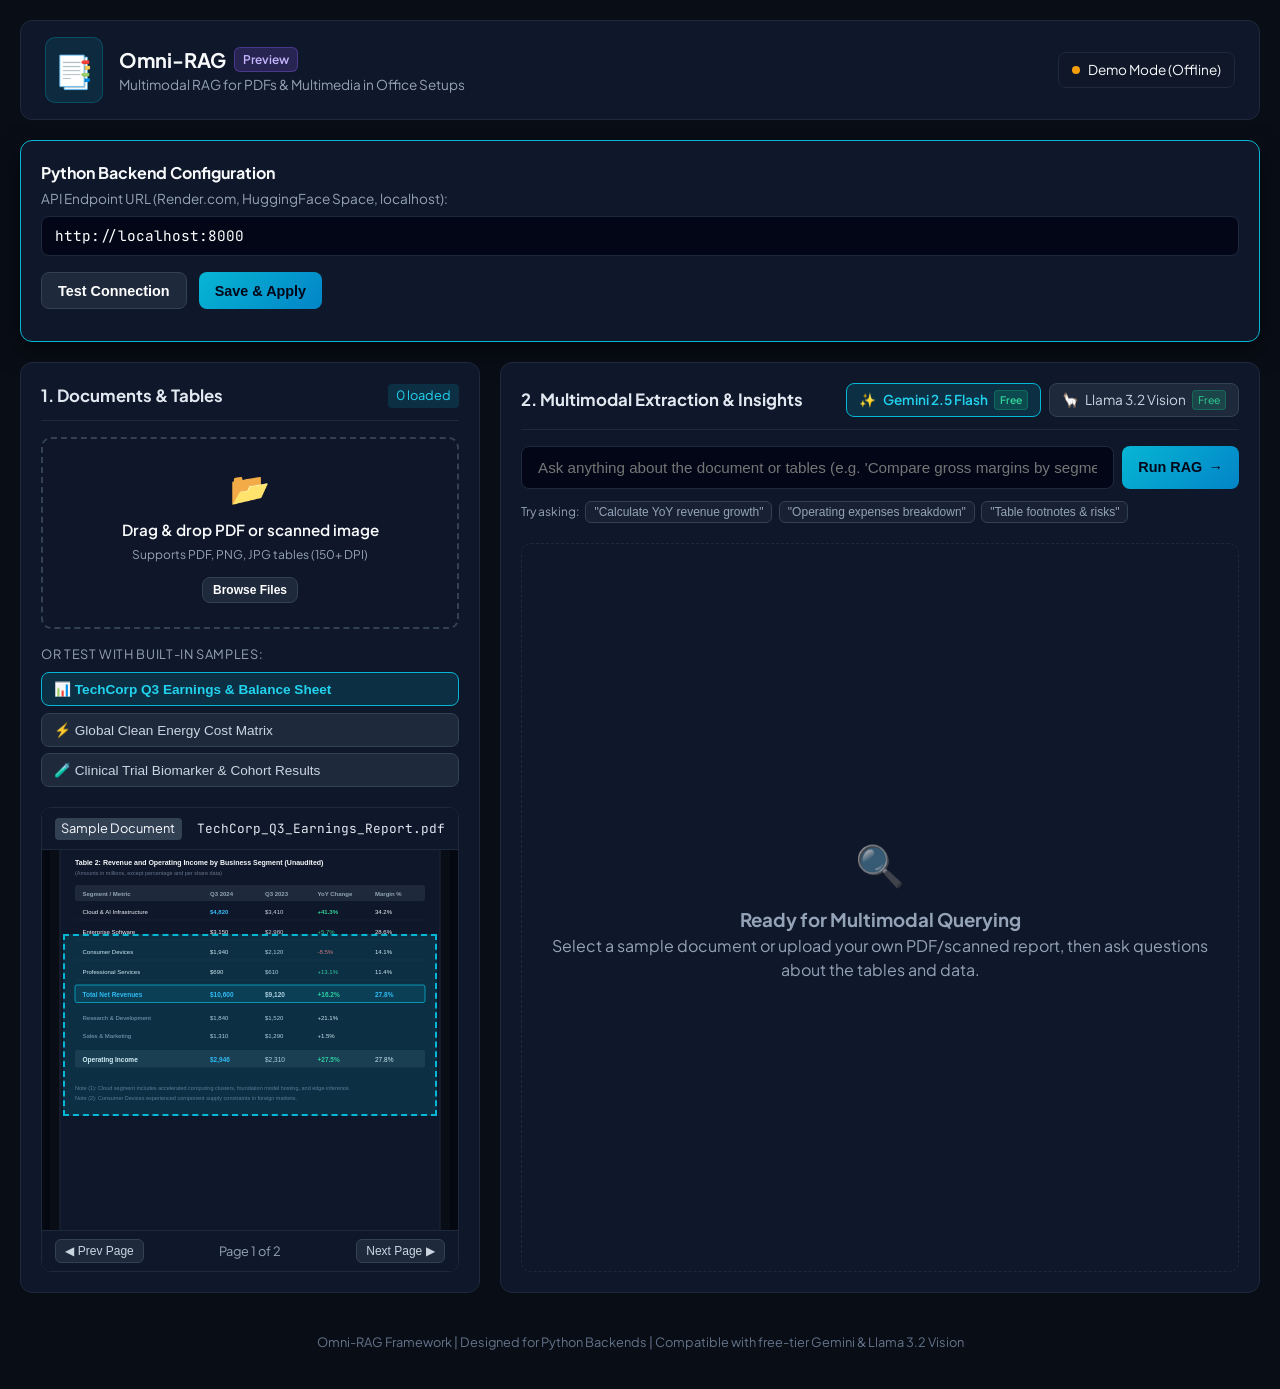
==== docs/index.html @ d1c01d3a "[fix] - minor bug fix" ====
<!DOCTYPE html>
<html lang="en">
<head>
  <meta charset="UTF-8">
  <meta name="viewport" content="width=device-width, initial-scale=1.0">
  <title>Omni-RAG | Multimodal RAG GitHub Pages</title>
  <meta name="description" content="Omni-RAG is a Multimodal RAG system made using Python, FastAPI, and Web Stack.">
  <link rel="preconnect" href="https://fonts.googleapis.com">
  <link rel="preconnect" href="https://fonts.gstatic.com" crossorigin>
  <link href="https://fonts.googleapis.com/css2?family=JetBrains+Mono:wght@400;500;600&family=Plus+Jakarta+Sans:wght@400;500;600;700;800&display=swap" rel="stylesheet">
  <link rel="stylesheet" href="./style.css">
</head>
<body>
  <div class="app-container">
    <!-- Top Navigation -->
    <header class="header">
      <div class="logo-area">
        <div class="logo-icon">📑</div>
        <div>
          <h1 class="logo-title">Omni-RAG <span class="badge">Preview</span></h1>
          <p class="logo-subtitle">Multimodal RAG for PDFs & Multimedia in Office Setups</p>
        </div>
      </div>

      <div class="header-actions">
        <div class="backend-status" id="backendStatus">
          <span class="status-dot"></span>
          <span id="backendStatusText">Backend Status ...</span>
        </div>
      </div>
    </header>

    <!-- Settings Modal/Panel -->
    <div class="settings-panel" id="settingsPanel">
      <div class="settings-card">
        <h3>Python Backend Configuration</h3>
        <div class="form-group">
          <label for="backendUrlInput">API Endpoint URL (Render.com, HuggingFace Space, localhost):</label>
          <input type="url" id="backendUrlInput" value="http://localhost:8000" placeholder="https://omni-rag-api.onrender.com">
        </div>
        <div class="settings-actions">
          <button class="btn btn-secondary" id="testConnectionBtn">Test Connection</button>
          <button class="btn btn-primary" id="saveSettingsBtn">Save & Apply</button>
        </div>
        <div id="testResult" class="test-result"></div>
      </div>
    </div>

    <!-- Main Workspace -->
    <main class="main-layout">
      <!-- Left Column: Document Upload & Sample Selector -->
      <section class="panel left-panel">
        <div class="panel-header">
          <h2>1. Documents & Tables</h2>
          <span class="counter" id="docCount">0 loaded</span>
        </div>

        <!-- Upload Area -->
        <div class="drop-zone" id="dropZone">
          <input type="file" id="fileInput" accept=".pdf,.png,.jpg,.jpeg,.webp" class="file-input">
          <div class="drop-content">
            <div class="upload-icon">📂</div>
            <p class="drop-title">Drag & drop PDF or scanned image</p>
            <p class="drop-sub">Supports PDF, PNG, JPG tables (150+ DPI)</p>
            <button class="btn btn-secondary btn-sm" type="button" onclick="document.getElementById('fileInput').click()">Browse Files</button>
          </div>
        </div>

        <!-- Sample Documents -->
        <div class="samples-section">
          <div class="samples-header">
            <span>Or test with built-in samples:</span>
          </div>
          <div class="sample-chips">
            <button class="sample-chip active" data-sample="financial">
              📊 TechCorp Q3 Earnings & Balance Sheet
            </button>
            <button class="sample-chip" data-sample="energy">
              ⚡ Global Clean Energy Cost Matrix
            </button>
            <button class="sample-chip" data-sample="clinical">
              🧪 Clinical Trial Biomarker & Cohort Results
            </button>
          </div>
        </div>

        <!-- Document Viewer & Table Preview -->
        <div class="doc-preview-card" id="docPreviewCard">
          <div class="doc-info-bar">
            <span class="doc-badge" id="docBadge">Active Document</span>
            <span class="doc-name" id="docName">TechCorp_Q3_Earnings.pdf</span>
          </div>
          <div class="preview-viewport">
            <img id="activeDocImg" src="" alt="Document page preview" class="preview-img">
            <div class="table-overlay-box" id="tableOverlayBox"></div>
          </div>
          <div class="page-nav">
            <button class="nav-btn" id="prevPageBtn">◀ Prev Page</button>
            <span id="pageIndicator" class="page-indicator">Page 1 of 2</span>
            <button class="nav-btn" id="nextPageBtn">Next Page ▶</button>
          </div>
        </div>
      </section>

      <!-- Right Column: Query & Multimodal Insight Viewer -->
      <section class="panel right-panel">
        <div class="panel-header">
          <h2>2. Multimodal Extraction & Insights</h2>
          
          <!-- Model Selector -->
          <div class="model-selector-bar">
            <label class="model-pill">
              <input type="radio" name="model" value="gemini" checked>
              <span class="pill-content">
                <span class="pill-icon">✨</span>
                <span>Gemini 2.5 Flash</span>
                <span class="tag-free">Free</span>
              </span>
            </label>
            <label class="model-pill">
              <input type="radio" name="model" value="llama">
              <span class="pill-content">
                <span class="pill-icon">🦙</span>
                <span>Llama 3.2 Vision</span>
                <span class="tag-free">Free</span>
              </span>
            </label>
          </div>
        </div>

        <!-- Query Input Bar -->
        <form class="query-form" id="queryForm">
          <div class="query-input-wrap">
            <input 
              type="text" 
              id="queryInput" 
              placeholder="Ask anything about the document or tables (e.g. 'Compare gross margins by segment')..."
              autocomplete="off"
            >
            <button type="submit" class="btn btn-primary" id="submitQueryBtn">
              <span>Run RAG</span>
              <span class="btn-arrow">→</span>
            </button>
          </div>
        </form>

        <!-- Quick Question Suggestions -->
        <div class="quick-questions" id="quickQuestions">
          <span class="quick-label">Try asking:</span>
          <button class="quick-btn" data-query="Extract the revenue table and calculate the YoY growth percentage for each division">"Calculate YoY revenue growth"</button>
          <button class="quick-btn" data-query="What were the total operating expenses and which department had the largest increase?">"Operating expenses breakdown"</button>
          <button class="quick-btn" data-query="Summarize all table footnotes and highlight any reported risks or exceptions">"Table footnotes & risks"</button>
        </div>

        <!-- Result / Insight Display -->
        <div class="results-container" id="resultsContainer">
          <div class="welcome-placeholder" id="welcomePlaceholder">
            <div class="placeholder-icon">🔍</div>
            <h3>Ready for Multimodal Querying</h3>
            <p>Select a sample document or upload your own PDF/scanned report, then ask questions about the tables and data.</p>
          </div>

          <!-- Loading state -->
          <div class="loading-state hidden" id="loadingState">
            <div class="spinner"></div>
            <p class="loading-text" id="loadingText">Retrieving visual page chunks and analyzing tables with Multimodal LLM...</p>
          </div>

          <!-- Result Card -->
          <div class="insight-card hidden" id="insightCard">
            <div class="insight-header">
              <div class="insight-meta">
                <span class="badge-success" id="resultModelBadge">✨ Gemini 2.5 Flash</span>
                <span class="latency-text" id="resultLatency">420ms</span>
                <span class="citation-chip" id="resultCitation">Page 1, Table 2</span>
              </div>
              <button class="copy-btn" id="copyResultBtn" title="Copy Answer">📋 Copy</button>
            </div>

            <!-- Answer text -->
            <div class="answer-body" id="answerBody"></div>

            <!-- Extracted Markdown/HTML Table Container -->
            <div class="table-container-wrap" id="tableContainerWrap">
              <div class="table-header-bar">
                <span>📊 Extracted Structured Table</span>
                <button class="btn btn-xs btn-secondary" id="exportCsvBtn">Export CSV</button>
              </div>
              <div class="table-scroll" id="extractedTableArea"></div>
            </div>

            <!-- RAG Inspection Trace -->
            <details class="rag-trace-details">
              <summary>🔬 View Multimodal RAG Trace (Retrieval & Grounding)</summary>
              <div class="trace-content" id="traceContent">
                <div class="trace-item">
                  <strong>Retrieved Pages:</strong> <span id="tracePages">Page 1 (score 3.6), Page 2 (score 1.2)</span>
                </div>
                <div class="trace-item">
                  <strong>Multimodal Prompt Input:</strong> <span id="tracePrompt">Rendered 150 DPI page JPEG + Table Markdown heuristics</span>
                </div>
                <div class="trace-item">
                  <strong>Visual Grounding:</strong> <span>Detected bounding box: [y: 180px, x: 40px, w: 720px, h: 420px]</span>
                </div>
              </div>
            </details>
          </div>
        </div>
      </section>
    </main>

    <!-- Footer -->
    <footer class="footer">
      <p>Omni-RAG Framework | Designed for Python Backends | Compatible with free-tier Gemini & Llama 3.2 Vision</p>
    </footer>
  </div>

  <script src="./app.js"></script>
</body>
</html>
---- docs/style.css ----
/* OmniRAG GitHub Pages Stylesheet */
:root {
  --bg-dark: #090d16;
  --bg-card: #0f172a;
  --bg-panel: #131d35;
  --border: #1e293b;
  --border-focus: #38bdf8;
  --text-main: #f8fafc;
  --text-muted: #94a3b8;
  --cyan: #06b6d4;
  --cyan-light: #22d3ee;
  --cyan-glow: rgba(6, 182, 212, 0.15);
  --purple: #8b5cf6;
  --emerald: #10b981;
}

* {
  box-sizing: border-box;
  margin: 0;
  padding: 0;
}

body {
  font-family: 'Plus Jakarta Sans', system-ui, -apple-system, sans-serif;
  background-color: var(--bg-dark);
  color: var(--text-main);
  line-height: 1.5;
  min-height: 100vh;
}

code, pre, .font-mono {
  font-family: 'JetBrains Mono', monospace;
}

.app-container {
  display: flex;
  flex-direction: column;
  min-height: 100vh;
  max-width: 1440px;
  margin: 0 auto;
  padding: 1.25rem;
}

/* Header */
.header {
  display: flex;
  justify-content: space-between;
  align-items: center;
  padding: 1rem 1.5rem;
  background: var(--bg-card);
  border: 1px solid var(--border);
  border-radius: 12px;
  margin-bottom: 1.25rem;
}

.logo-area {
  display: flex;
  align-items: center;
  gap: 1rem;
}

.logo-icon {
  font-size: 2rem;
  background: rgba(6, 182, 212, 0.12);
  padding: 0.5rem;
  border-radius: 10px;
  border: 1px solid rgba(6, 182, 212, 0.25);
}

.logo-title {
  font-size: 1.25rem;
  font-weight: 700;
  display: flex;
  align-items: center;
  gap: 0.5rem;
}

.badge {
  font-size: 0.75rem;
  font-weight: 600;
  background: rgba(139, 92, 246, 0.2);
  color: #c4b5fd;
  border: 1px solid rgba(139, 92, 246, 0.35);
  padding: 0.15rem 0.5rem;
  border-radius: 6px;
}

.logo-subtitle {
  font-size: 0.85rem;
  color: var(--text-muted);
}

.header-actions {
  display: flex;
  align-items: center;
  gap: 1rem;
}

.backend-status {
  display: flex;
  align-items: center;
  gap: 0.5rem;
  font-size: 0.85rem;
  background: rgba(15, 23, 42, 0.8);
  border: 1px solid var(--border);
  padding: 0.4rem 0.8rem;
  border-radius: 8px;
}

.status-dot {
  width: 8px;
  height: 8px;
  border-radius: 50%;
  background: #f59e0b;
}

.status-dot.online {
  background: #10b981;
  box-shadow: 0 0 8px rgba(16, 185, 129, 0.6);
}

.settings-btn {
  background: #1e293b;
  color: var(--text-main);
  border: 1px solid #334155;
  padding: 0.4rem 0.8rem;
  border-radius: 8px;
  font-size: 0.85rem;
  cursor: pointer;
  transition: all 0.2s;
}

.settings-btn:hover {
  background: #334155;
}

/* Settings panel */
.settings-panel {
  background: var(--bg-card);
  border: 1px solid var(--cyan);
  border-radius: 12px;
  padding: 1.25rem;
  margin-bottom: 1.25rem;
  box-shadow: 0 10px 25px rgba(0, 0, 0, 0.5);
}

.settings-panel.hidden {
  display: none;
}

.settings-card h3 {
  font-size: 1rem;
  margin-bottom: 0.25rem;
}

.text-muted {
  color: var(--text-muted);
  font-size: 0.85rem;
  margin-bottom: 1rem;
}

.form-group {
  margin-bottom: 1rem;
}

.form-group label {
  display: block;
  font-size: 0.85rem;
  margin-bottom: 0.4rem;
  color: var(--text-muted);
}

.form-group input {
  width: 100%;
  padding: 0.6rem 0.8rem;
  background: #020617;
  border: 1px solid var(--border);
  border-radius: 8px;
  color: white;
  font-family: 'JetBrains Mono', monospace;
  font-size: 0.9rem;
}

.form-group input:focus {
  outline: none;
  border-color: var(--cyan);
}

.settings-actions {
  display: flex;
  gap: 0.75rem;
}

.test-result {
  margin-top: 0.75rem;
  font-size: 0.85rem;
}

/* Main Layout */
.main-layout {
  display: grid;
  grid-template-columns: 460px 1fr;
  gap: 1.25rem;
  flex: 1;
}

@media (max-width: 1024px) {
  .main-layout {
    grid-template-columns: 1fr;
  }
}

.panel {
  background: var(--bg-card);
  border: 1px solid var(--border);
  border-radius: 12px;
  padding: 1.25rem;
  display: flex;
  flex-direction: column;
}

.panel-header {
  display: flex;
  justify-content: space-between;
  align-items: center;
  margin-bottom: 1rem;
  padding-bottom: 0.75rem;
  border-bottom: 1px solid var(--border);
}

.panel-header h2 {
  font-size: 1.05rem;
  font-weight: 700;
  color: #e2e8f0;
}

.counter {
  font-size: 0.8rem;
  color: var(--cyan-light);
  background: var(--cyan-glow);
  padding: 0.15rem 0.5rem;
  border-radius: 4px;
}

/* Drop Zone */
.drop-zone {
  border: 2px dashed #334155;
  border-radius: 10px;
  padding: 1.5rem 1rem;
  text-align: center;
  cursor: pointer;
  background: rgba(15, 23, 42, 0.4);
  transition: all 0.2s;
  position: relative;
}

.drop-zone:hover {
  border-color: var(--cyan);
  background: var(--cyan-glow);
}

.file-input {
  display: none;
}

.upload-icon {
  font-size: 2rem;
  margin-bottom: 0.5rem;
}

.drop-title {
  font-weight: 600;
  font-size: 0.95rem;
  margin-bottom: 0.25rem;
}

.drop-sub {
  font-size: 0.75rem;
  color: var(--text-muted);
  margin-bottom: 0.75rem;
}

/* Samples */
.samples-section {
  margin-top: 1rem;
}

.samples-header {
  font-size: 0.8rem;
  color: var(--text-muted);
  margin-bottom: 0.5rem;
  text-transform: uppercase;
  letter-spacing: 0.05em;
}

.sample-chips {
  display: flex;
  flex-direction: column;
  gap: 0.4rem;
}

.sample-chip {
  text-align: left;
  background: #1e293b;
  border: 1px solid #334155;
  padding: 0.5rem 0.75rem;
  border-radius: 8px;
  color: #cbd5e1;
  font-size: 0.85rem;
  cursor: pointer;
  transition: all 0.15s;
}

.sample-chip:hover {
  border-color: var(--cyan);
  background: #1e2d4d;
}

.sample-chip.active {
  background: rgba(6, 182, 212, 0.15);
  border-color: var(--cyan);
  color: var(--cyan-light);
  font-weight: 600;
}

/* Document Preview Card */
.doc-preview-card {
  margin-top: 1.25rem;
  background: #020617;
  border: 1px solid var(--border);
  border-radius: 10px;
  overflow: hidden;
  display: flex;
  flex-direction: column;
}

.doc-info-bar {
  display: flex;
  align-items: center;
  justify-content: space-between;
  padding: 0.6rem 0.8rem;
  background: #0f172a;
  border-bottom: 1px solid var(--border);
  font-size: 0.8rem;
}

.doc-badge {
  background: #334155;
  padding: 0.1rem 0.4rem;
  border-radius: 4px;
}

.doc-name {
  font-family: 'JetBrains Mono', monospace;
  color: #e2e8f0;
  max-width: 260px;
  overflow: hidden;
  text-overflow: ellipsis;
  white-space: nowrap;
}

.preview-viewport {
  position: relative;
  min-height: 260px;
  max-height: 380px;
  overflow: auto;
  background: #050a14;
  display: flex;
  align-items: center;
  justify-content: center;
  padding: 0.5rem;
}

.preview-img {
  max-width: 100%;
  border-radius: 4px;
  box-shadow: 0 4px 12px rgba(0, 0, 0, 0.6);
}

.table-overlay-box {
  position: absolute;
  border: 2px dashed #06b6d4;
  background: rgba(6, 182, 212, 0.15);
  pointer-events: none;
  transition: all 0.3s;
}

.page-nav {
  display: flex;
  justify-content: space-between;
  align-items: center;
  padding: 0.5rem 0.8rem;
  background: #0f172a;
  border-top: 1px solid var(--border);
}

.nav-btn {
  background: #1e293b;
  border: 1px solid #334155;
  color: #cbd5e1;
  font-size: 0.75rem;
  padding: 0.25rem 0.6rem;
  border-radius: 6px;
  cursor: pointer;
}

.nav-btn:hover {
  background: #334155;
}

.page-indicator {
  font-size: 0.8rem;
  color: var(--text-muted);
}

/* Model Selector */
.model-selector-bar {
  display: flex;
  gap: 0.5rem;
}

.model-pill input {
  display: none;
}

.pill-content {
  display: flex;
  align-items: center;
  gap: 0.4rem;
  padding: 0.35rem 0.75rem;
  background: #1e293b;
  border: 1px solid #334155;
  border-radius: 8px;
  font-size: 0.85rem;
  cursor: pointer;
  transition: all 0.2s;
  color: #cbd5e1;
}

.model-pill input:checked + .pill-content {
  background: rgba(6, 182, 212, 0.15);
  border-color: var(--cyan);
  color: var(--cyan-light);
  font-weight: 600;
}

.tag-free {
  font-size: 0.65rem;
  background: rgba(16, 185, 129, 0.2);
  color: #34d399;
  border: 1px solid rgba(16, 185, 129, 0.3);
  padding: 0.05rem 0.3rem;
  border-radius: 4px;
}

/* Query Form */
.query-form {
  margin-bottom: 0.75rem;
}

.query-input-wrap {
  display: flex;
  gap: 0.5rem;
}

.query-input-wrap input {
  flex: 1;
  padding: 0.75rem 1rem;
  background: #020617;
  border: 1px solid var(--border);
  border-radius: 8px;
  color: white;
  font-size: 0.95rem;
}

.query-input-wrap input:focus {
  outline: none;
  border-color: var(--cyan);
  box-shadow: 0 0 0 2px var(--cyan-glow);
}

.btn {
  display: inline-flex;
  align-items: center;
  gap: 0.4rem;
  padding: 0.6rem 1rem;
  border-radius: 8px;
  font-weight: 600;
  font-size: 0.9rem;
  cursor: pointer;
  border: none;
  transition: all 0.15s;
}

.btn-primary {
  background: linear-gradient(135deg, #06b6d4, #0284c7);
  color: #020617;
}

.btn-primary:hover {
  background: linear-gradient(135deg, #22d3ee, #0ea5e9);
}

.btn-secondary {
  background: #1e293b;
  border: 1px solid #334155;
  color: white;
}

.btn-secondary:hover {
  background: #334155;
}

.btn-sm {
  padding: 0.3rem 0.6rem;
  font-size: 0.75rem;
}

.btn-xs {
  padding: 0.2rem 0.5rem;
  font-size: 0.7rem;
}

/* Quick Questions */
.quick-questions {
  display: flex;
  flex-wrap: wrap;
  align-items: center;
  gap: 0.4rem;
  margin-bottom: 1.25rem;
}

.quick-label {
  font-size: 0.75rem;
  color: var(--text-muted);
}

.quick-btn {
  background: rgba(30, 41, 59, 0.6);
  border: 1px solid #334155;
  color: #94a3b8;
  font-size: 0.75rem;
  padding: 0.2rem 0.5rem;
  border-radius: 6px;
  cursor: pointer;
}

.quick-btn:hover {
  color: var(--cyan-light);
  border-color: var(--cyan);
}

/* Results Area */
.results-container {
  flex: 1;
  display: flex;
  flex-direction: column;
}

.welcome-placeholder {
  flex: 1;
  display: flex;
  flex-direction: column;
  align-items: center;
  justify-content: center;
  padding: 3rem 1rem;
  text-align: center;
  color: var(--text-muted);
  border: 1px dashed var(--border);
  border-radius: 10px;
}

.placeholder-icon {
  font-size: 2.5rem;
  margin-bottom: 0.75rem;
  opacity: 0.6;
}

.loading-state {
  display: flex;
  flex-direction: column;
  align-items: center;
  justify-content: center;
  padding: 3rem 1rem;
}

.spinner {
  width: 36px;
  height: 36px;
  border: 3px solid rgba(6, 182, 212, 0.2);
  border-top-color: var(--cyan);
  border-radius: 50%;
  animation: spin 0.8s linear infinite;
  margin-bottom: 1rem;
}

@keyframes spin {
  to { transform: rotate(360deg); }
}

.loading-text {
  font-size: 0.9rem;
  color: var(--cyan-light);
}

.insight-card {
  background: #020617;
  border: 1px solid var(--border);
  border-radius: 10px;
  padding: 1.25rem;
  display: flex;
  flex-direction: column;
  gap: 1rem;
}

.insight-header {
  display: flex;
  justify-content: space-between;
  align-items: center;
  padding-bottom: 0.75rem;
  border-bottom: 1px solid #1e293b;
}

.insight-meta {
  display: flex;
  align-items: center;
  gap: 0.6rem;
}

.badge-success {
  background: rgba(6, 182, 212, 0.15);
  color: var(--cyan-light);
  border: 1px solid rgba(6, 182, 212, 0.3);
  font-size: 0.75rem;
  padding: 0.15rem 0.5rem;
  border-radius: 6px;
  font-weight: 600;
}

.latency-text {
  font-size: 0.75rem;
  color: var(--text-muted);
}

.citation-chip {
  background: rgba(139, 92, 246, 0.15);
  color: #c4b5fd;
  border: 1px solid rgba(139, 92, 246, 0.3);
  font-size: 0.75rem;
  padding: 0.15rem 0.5rem;
  border-radius: 6px;
}

.copy-btn {
  background: transparent;
  border: 1px solid #334155;
  color: var(--text-muted);
  font-size: 0.75rem;
  padding: 0.2rem 0.6rem;
  border-radius: 6px;
  cursor: pointer;
}

.copy-btn:hover {
  color: white;
  border-color: #64748b;
}

.answer-body {
  font-size: 0.95rem;
  line-height: 1.6;
  color: #f1f5f9;
  white-space: pre-wrap;
}

/* Extracted Tables */
.table-container-wrap {
  border: 1px solid #1e293b;
  border-radius: 8px;
  background: #0f172a;
  overflow: hidden;
}

.table-header-bar {
  display: flex;
  justify-content: space-between;
  align-items: center;
  padding: 0.5rem 0.75rem;
  background: #1e293b;
  font-size: 0.8rem;
  font-weight: 600;
  color: #94a3b8;
}

.table-scroll {
  overflow-x: auto;
  padding: 0.5rem;
}

table {
  width: 100%;
  border-collapse: collapse;
  font-size: 0.85rem;
  text-align: left;
}

th, td {
  padding: 0.5rem 0.75rem;
  border: 1px solid #334155;
}

th {
  background: #1e2d4d;
  color: #38bdf8;
  font-weight: 600;
}

tr:nth-child(even) {
  background: rgba(15, 23, 42, 0.5);
}

tr:hover {
  background: rgba(6, 182, 212, 0.08);
}

/* RAG Trace */
.rag-trace-details {
  border-top: 1px solid #1e293b;
  padding-top: 0.75rem;
  font-size: 0.8rem;
  color: var(--text-muted);
}

.rag-trace-details summary {
  cursor: pointer;
  font-weight: 600;
  color: #94a3b8;
}

.rag-trace-details summary:hover {
  color: var(--cyan-light);
}

.trace-content {
  margin-top: 0.5rem;
  padding: 0.75rem;
  background: #0a0f1d;
  border: 1px solid #1e293b;
  border-radius: 6px;
  display: flex;
  flex-direction: column;
  gap: 0.4rem;
}

.trace-item strong {
  color: #cbd5e1;
}

/* Footer */
.footer {
  margin-top: 1.5rem;
  text-align: center;
  font-size: 0.8rem;
  color: #64748b;
  padding: 1rem;
}

.hidden {
  display: none !important;
}
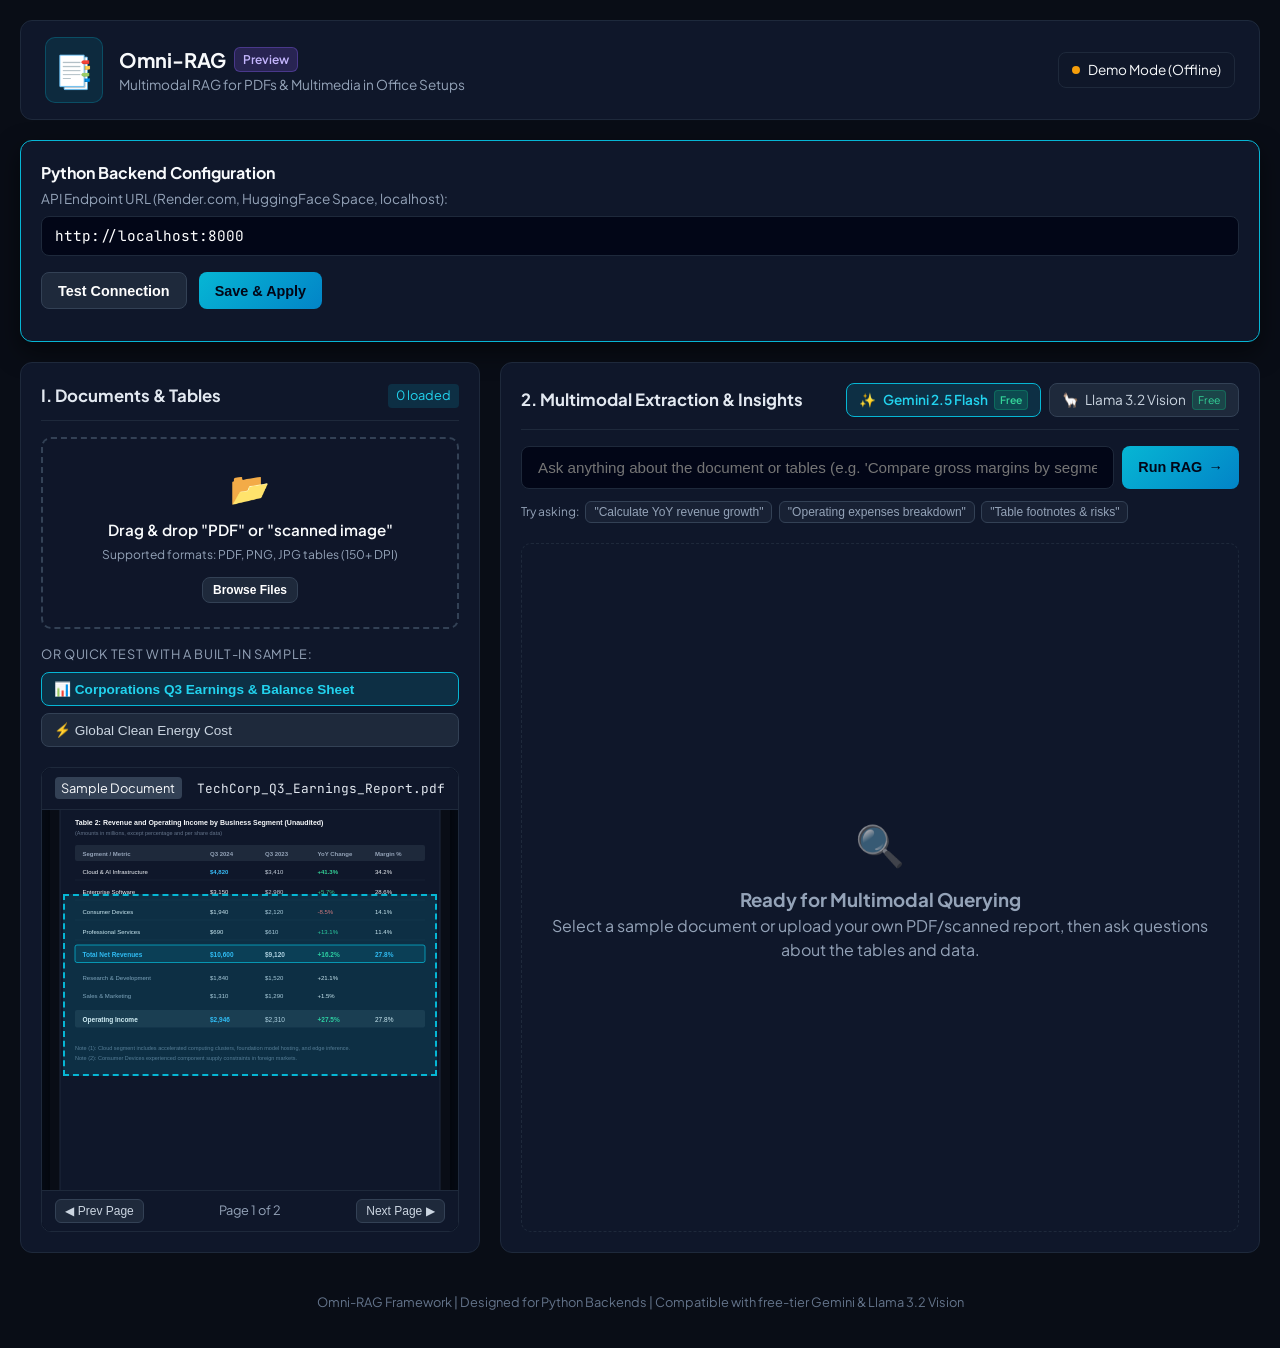
==== commit e2375cb6: "[fix] - remove clinical sample" ====
--- a/docs/index.html
+++ b/docs/index.html
@@ -51,7 +51,7 @@
       <!-- Left Column: Document Upload & Sample Selector -->
       <section class="panel left-panel">
         <div class="panel-header">
-          <h2>1. Documents & Tables</h2>
+          <h2>I. Documents & Tables</h2>
           <span class="counter" id="docCount">0 loaded</span>
         </div>
 
@@ -60,8 +60,8 @@
           <input type="file" id="fileInput" accept=".pdf,.png,.jpg,.jpeg,.webp" class="file-input">
           <div class="drop-content">
             <div class="upload-icon">📂</div>
-            <p class="drop-title">Drag & drop PDF or scanned image</p>
-            <p class="drop-sub">Supports PDF, PNG, JPG tables (150+ DPI)</p>
+            <p class="drop-title">Drag & drop "PDF" or "scanned image"</p>
+            <p class="drop-sub">Supported formats: PDF, PNG, JPG tables (150+ DPI)</p>
             <button class="btn btn-secondary btn-sm" type="button" onclick="document.getElementById('fileInput').click()">Browse Files</button>
           </div>
         </div>
@@ -69,17 +69,14 @@
         <!-- Sample Documents -->
         <div class="samples-section">
           <div class="samples-header">
-            <span>Or test with built-in samples:</span>
+            <span>Or quick test with a built-in sample:</span>
           </div>
           <div class="sample-chips">
             <button class="sample-chip active" data-sample="financial">
-              📊 TechCorp Q3 Earnings & Balance Sheet
+              📊 Corporations Q3 Earnings & Balance Sheet
             </button>
             <button class="sample-chip" data-sample="energy">
-              ⚡ Global Clean Energy Cost Matrix
-            </button>
-            <button class="sample-chip" data-sample="clinical">
-              🧪 Clinical Trial Biomarker & Cohort Results
+              ⚡ Global Clean Energy Cost
             </button>
           </div>
         </div>
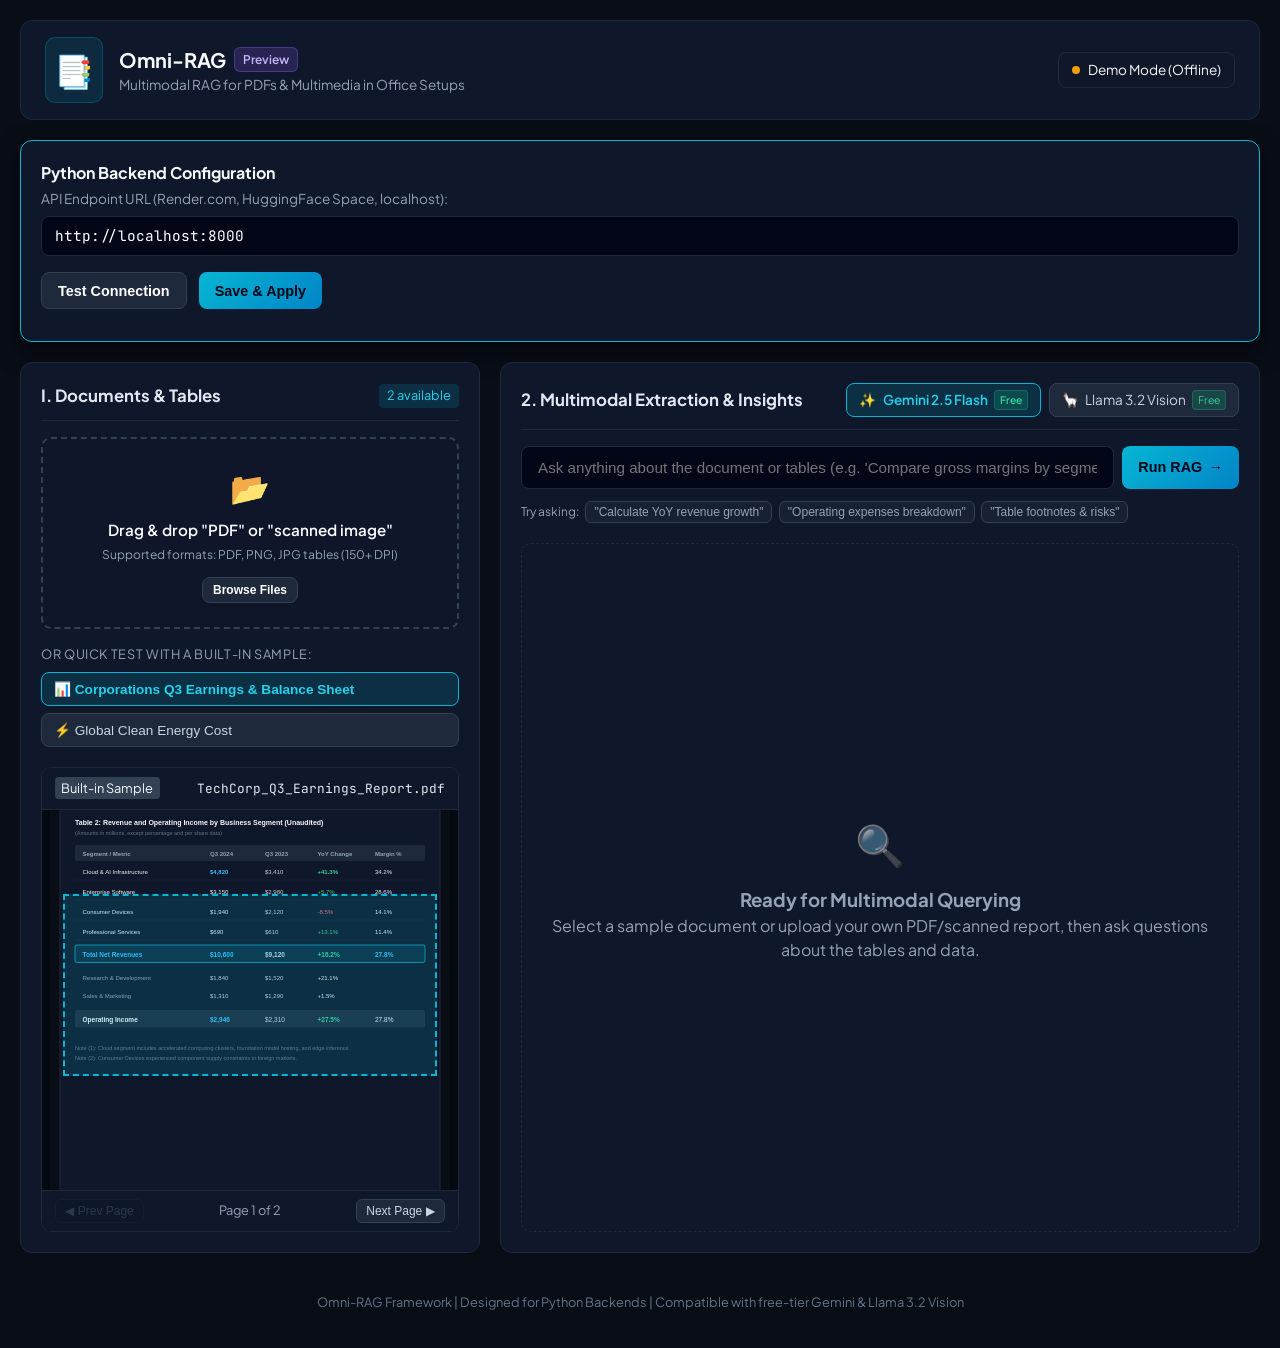
==== commit 0b3cbe54: "[feat] - improve upload visualization" ====
--- a/docs/index.html
+++ b/docs/index.html
@@ -66,12 +66,20 @@
           </div>
         </div>
 
+        <!-- Uploaded Files List -->
+        <div class="uploaded-files-section hidden" id="uploadedFilesSection">
+          <div class="samples-header">
+            <span>Uploaded Documents &amp; Photos:</span>
+          </div>
+          <div class="sample-chips" id="uploadedChipsContainer"></div>
+        </div>
+
         <!-- Sample Documents -->
         <div class="samples-section">
           <div class="samples-header">
             <span>Or quick test with a built-in sample:</span>
           </div>
-          <div class="sample-chips">
+          <div class="sample-chips" id="sampleChipsContainer">
             <button class="sample-chip active" data-sample="financial">
               📊 Corporations Q3 Earnings & Balance Sheet
             </button>
--- a/docs/style.css
+++ b/docs/style.css
@@ -280,9 +280,15 @@
   margin-bottom: 0.75rem;
 }
 
-/* Samples */
-.samples-section {
+/* Samples & Uploaded Files */
+.samples-section,
+.uploaded-files-section {
   margin-top: 1rem;
+}
+
+.uploaded-files-section {
+  border-bottom: 1px solid var(--border);
+  padding-bottom: 0.9rem;
 }
 
 .samples-header {
@@ -402,10 +408,19 @@
   padding: 0.25rem 0.6rem;
   border-radius: 6px;
   cursor: pointer;
-}
-
-.nav-btn:hover {
+  transition: all 0.15s ease;
+}
+
+.nav-btn:hover:not(:disabled) {
   background: #334155;
+}
+
+.nav-btn:disabled {
+  opacity: 0.35;
+  cursor: not-allowed;
+  border-color: #1e293b;
+  background: #0f172a;
+  color: #64748b;
 }
 
 .page-indicator {
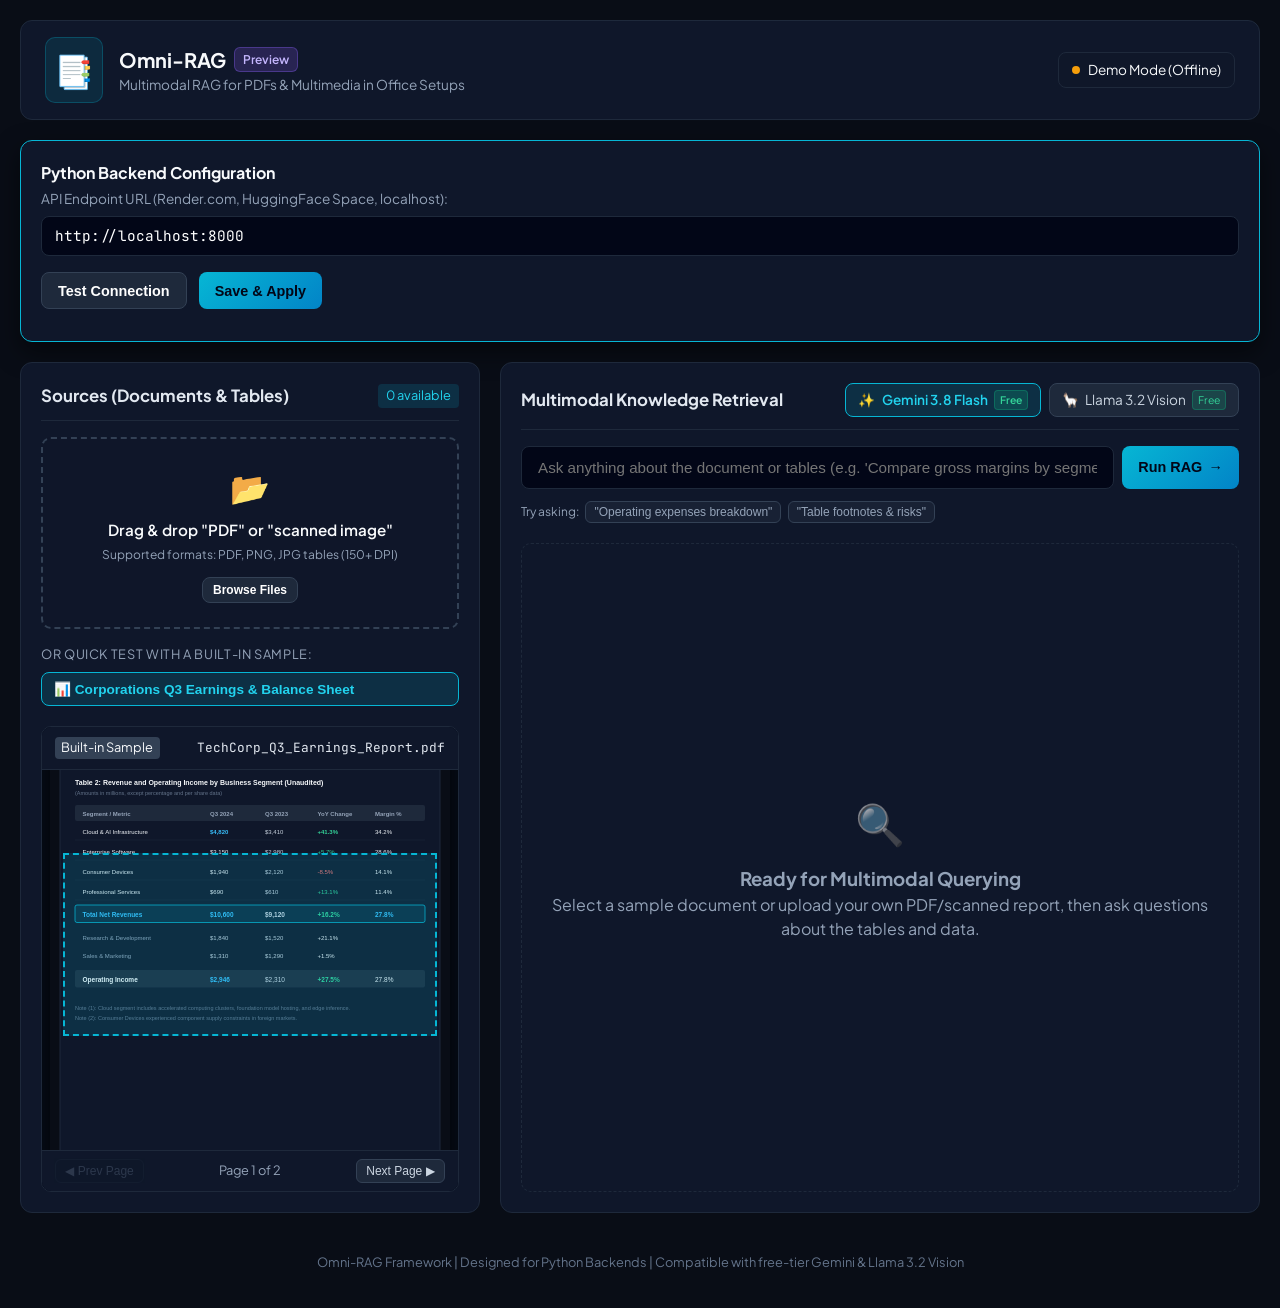
==== commit 64b91ee1: "[feat] - improve ui" ====
--- a/docs/index.html
+++ b/docs/index.html
@@ -51,7 +51,7 @@
       <!-- Left Column: Document Upload & Sample Selector -->
       <section class="panel left-panel">
         <div class="panel-header">
-          <h2>I. Documents & Tables</h2>
+          <h2>Sources (Documents & Tables)</h2>
           <span class="counter" id="docCount">0 loaded</span>
         </div>
 
@@ -83,9 +83,6 @@
             <button class="sample-chip active" data-sample="financial">
               📊 Corporations Q3 Earnings & Balance Sheet
             </button>
-            <button class="sample-chip" data-sample="energy">
-              ⚡ Global Clean Energy Cost
-            </button>
           </div>
         </div>
 
@@ -110,7 +107,7 @@
       <!-- Right Column: Query & Multimodal Insight Viewer -->
       <section class="panel right-panel">
         <div class="panel-header">
-          <h2>2. Multimodal Extraction & Insights</h2>
+          <h2>Multimodal Knowledge Retrieval</h2>
           
           <!-- Model Selector -->
           <div class="model-selector-bar">
@@ -118,7 +115,7 @@
               <input type="radio" name="model" value="gemini" checked>
               <span class="pill-content">
                 <span class="pill-icon">✨</span>
-                <span>Gemini 2.5 Flash</span>
+                <span>Gemini 3.8 Flash</span>
                 <span class="tag-free">Free</span>
               </span>
             </label>
@@ -152,8 +149,7 @@
         <!-- Quick Question Suggestions -->
         <div class="quick-questions" id="quickQuestions">
           <span class="quick-label">Try asking:</span>
-          <button class="quick-btn" data-query="Extract the revenue table and calculate the YoY growth percentage for each division">"Calculate YoY revenue growth"</button>
-          <button class="quick-btn" data-query="What were the total operating expenses and which department had the largest increase?">"Operating expenses breakdown"</button>
+          <button class="quick-btn" data-query="What were the total expenses and which department had the largest increase?">"Operating expenses breakdown"</button>
           <button class="quick-btn" data-query="Summarize all table footnotes and highlight any reported risks or exceptions">"Table footnotes & risks"</button>
         </div>
 
@@ -175,7 +171,7 @@
           <div class="insight-card hidden" id="insightCard">
             <div class="insight-header">
               <div class="insight-meta">
-                <span class="badge-success" id="resultModelBadge">✨ Gemini 2.5 Flash</span>
+                <span class="badge-success" id="resultModelBadge">✨ Gemini 3.8 Flash</span>
                 <span class="latency-text" id="resultLatency">420ms</span>
                 <span class="citation-chip" id="resultCitation">Page 1, Table 2</span>
               </div>
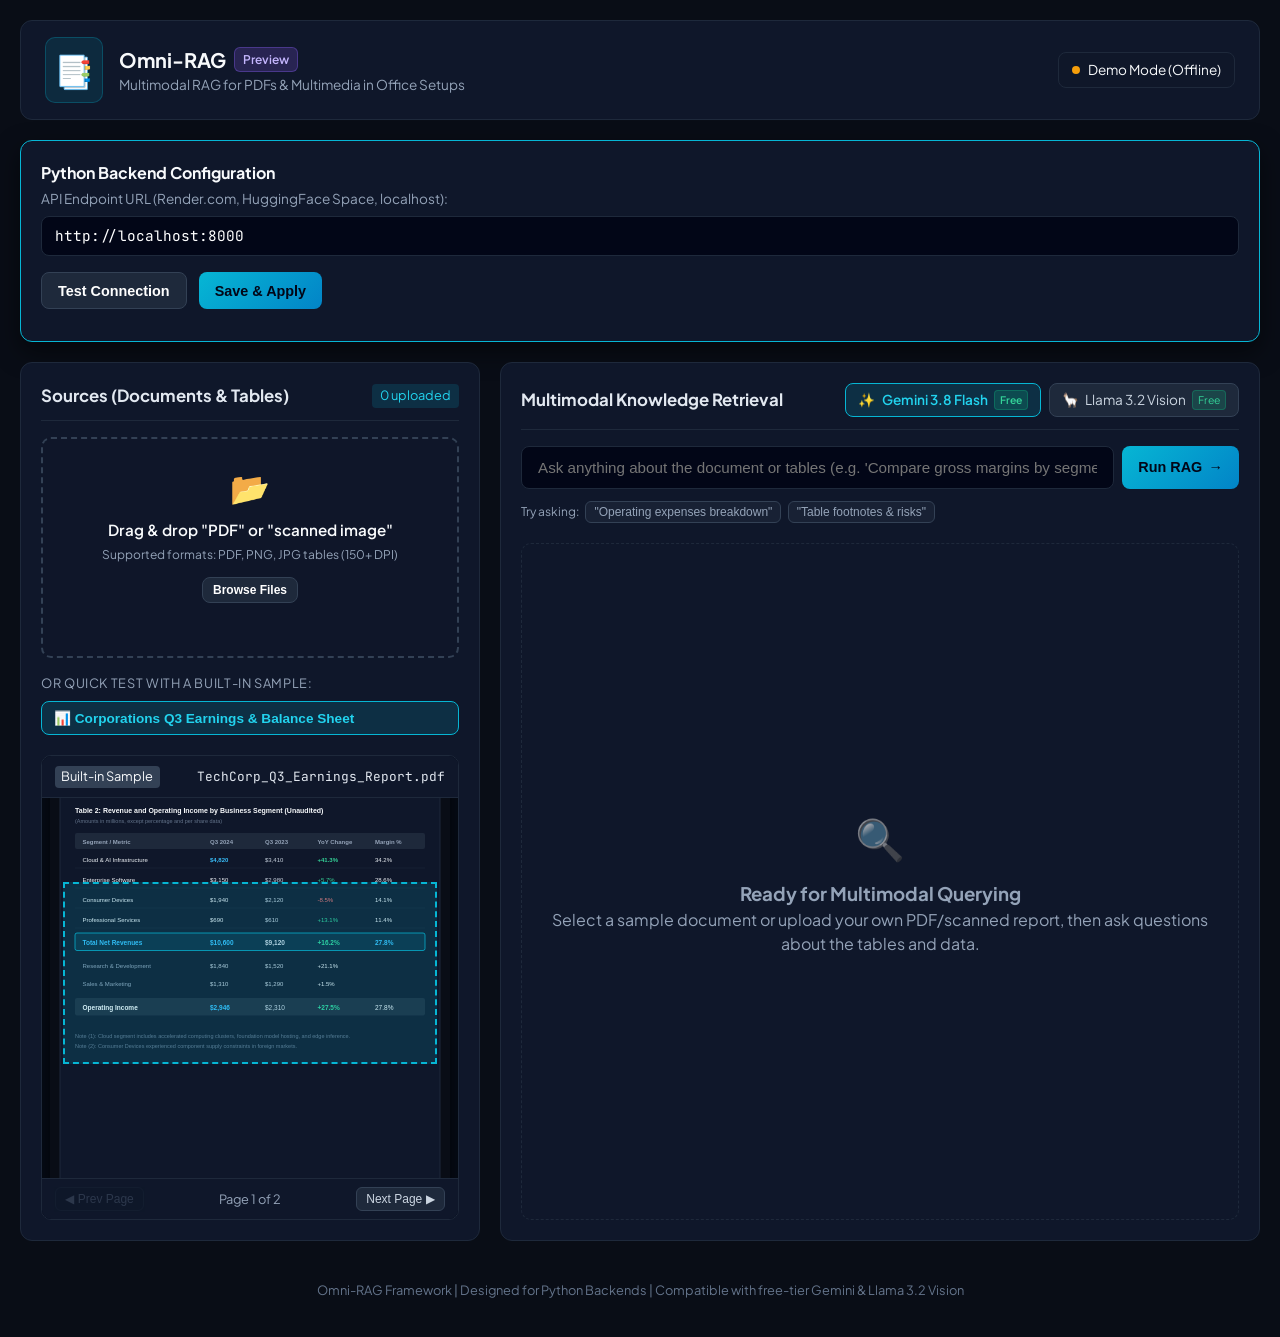
==== commit 5d591eb5: "[feat] - add sync with backend" ====
--- a/docs/index.html
+++ b/docs/index.html
@@ -63,6 +63,7 @@
             <p class="drop-title">Drag & drop "PDF" or "scanned image"</p>
             <p class="drop-sub">Supported formats: PDF, PNG, JPG tables (150+ DPI)</p>
             <button class="btn btn-secondary btn-sm" type="button" onclick="document.getElementById('fileInput').click()">Browse Files</button>
+            <div class="upload-status-indicator" id="uploadStatusText"></div>
           </div>
         </div>
 
--- a/docs/style.css
+++ b/docs/style.css
@@ -280,6 +280,26 @@
   margin-bottom: 0.75rem;
 }
 
+.upload-status-indicator {
+  margin-top: 0.6rem;
+  font-size: 0.8rem;
+  min-height: 1.2rem;
+  transition: all 0.2s;
+}
+
+.upload-status-indicator.success {
+  color: #34d399;
+  font-weight: 600;
+}
+
+.upload-status-indicator.uploading {
+  color: #38bdf8;
+}
+
+.upload-status-indicator.error {
+  color: #f87171;
+}
+
 /* Samples & Uploaded Files */
 .samples-section,
 .uploaded-files-section {
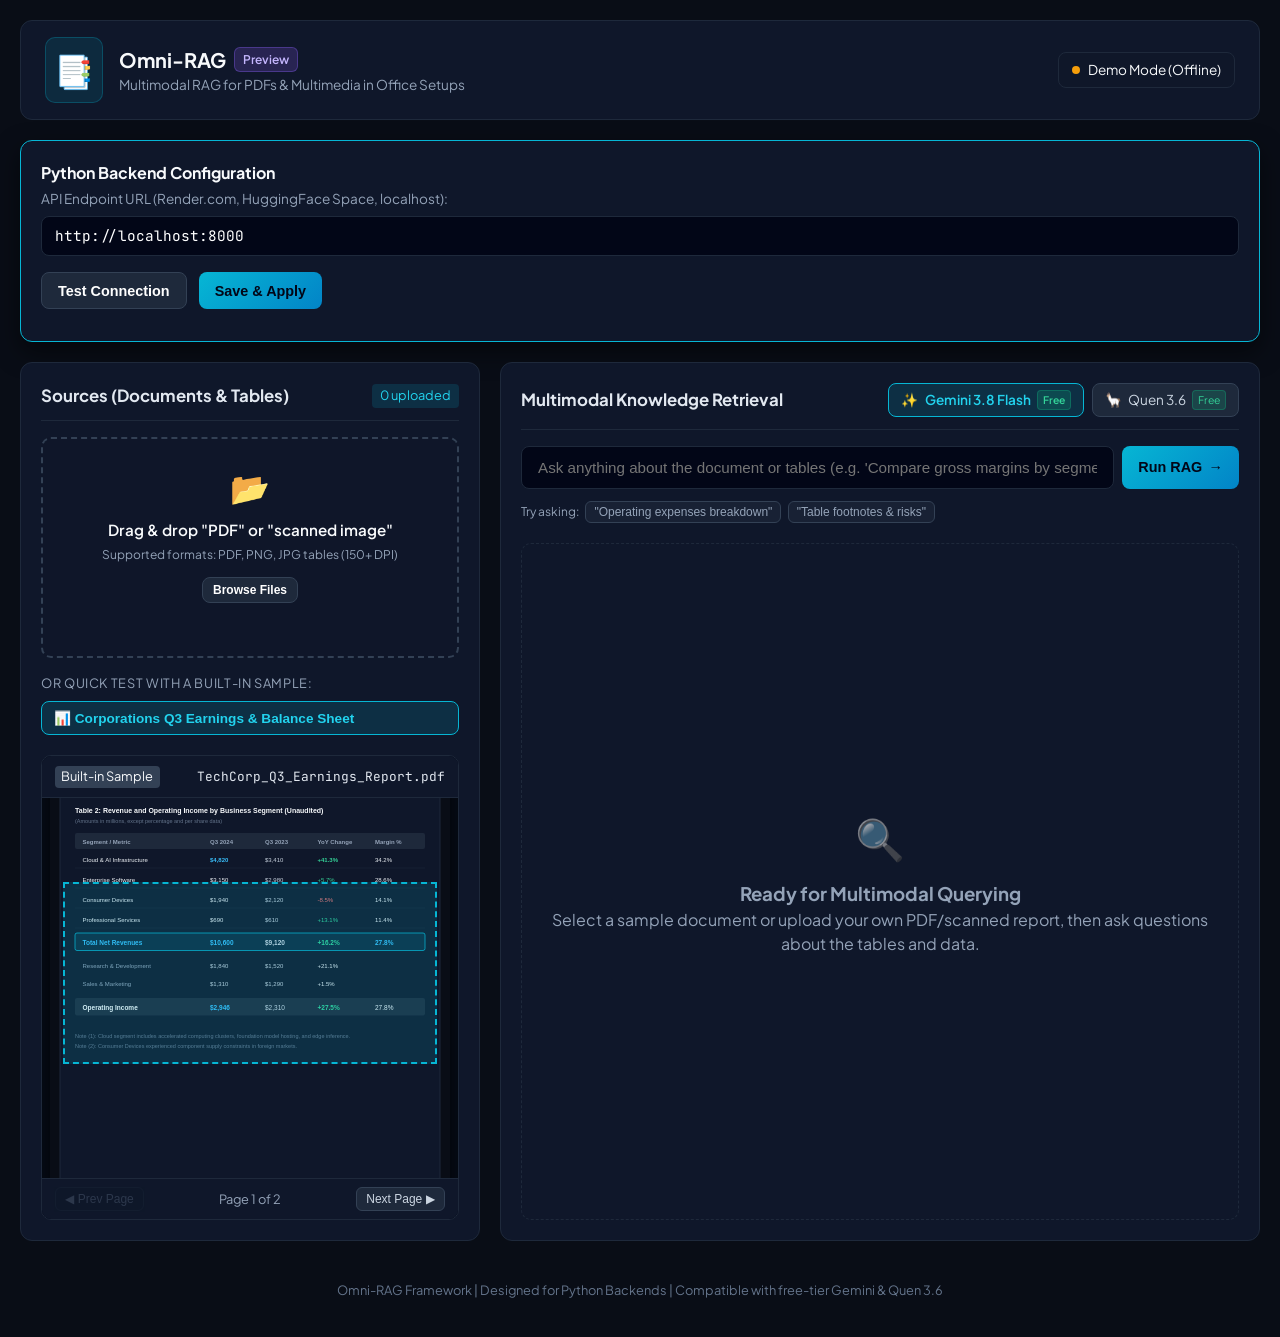
==== commit 3de6852a: "[feat] - update deprecated groc to quen" ====
--- a/docs/index.html
+++ b/docs/index.html
@@ -124,7 +124,7 @@
               <input type="radio" name="model" value="llama">
               <span class="pill-content">
                 <span class="pill-icon">🦙</span>
-                <span>Llama 3.2 Vision</span>
+                <span>Quen 3.6</span>
                 <span class="tag-free">Free</span>
               </span>
             </label>
@@ -213,7 +213,7 @@
 
     <!-- Footer -->
     <footer class="footer">
-      <p>Omni-RAG Framework | Designed for Python Backends | Compatible with free-tier Gemini & Llama 3.2 Vision</p>
+      <p>Omni-RAG Framework | Designed for Python Backends | Compatible with free-tier Gemini & Quen 3.6</p>
     </footer>
   </div>
 
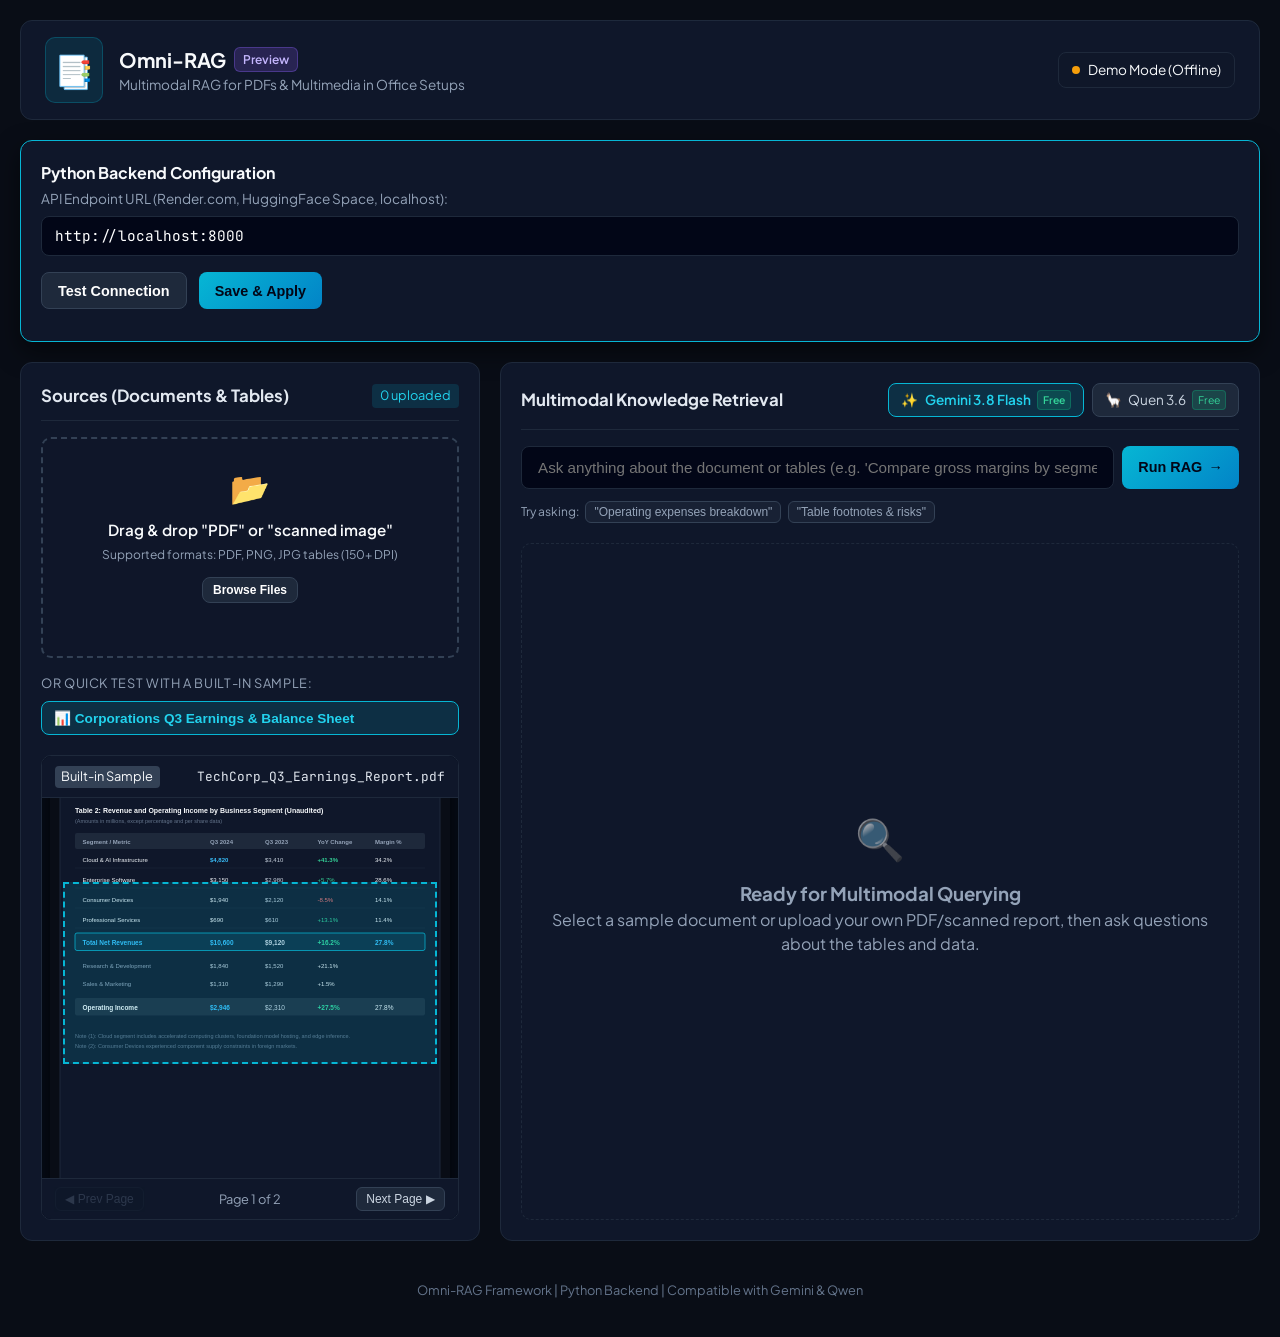
==== commit f9a1eae4: "[feat] - add guardrail" ====
--- a/docs/index.html
+++ b/docs/index.html
@@ -173,6 +173,7 @@
             <div class="insight-header">
               <div class="insight-meta">
                 <span class="badge-success" id="resultModelBadge">✨ Gemini 3.8 Flash</span>
+                <span class="guardrail-badge badge-verified" id="guardrailBadge">🛡️ Guardrail: Verified (95%)</span>
                 <span class="latency-text" id="resultLatency">420ms</span>
                 <span class="citation-chip" id="resultCitation">Page 1, Table 2</span>
               </div>
@@ -204,6 +205,9 @@
                 <div class="trace-item">
                   <strong>Visual Grounding:</strong> <span>Detected bounding box: [y: 180px, x: 40px, w: 720px, h: 420px]</span>
                 </div>
+                <div class="trace-item">
+                  <strong>Guardrails Check:</strong> <span id="traceGuardrail">Passed verification, citation checks, and prompt safety.</span>
+                </div>
               </div>
             </details>
           </div>
@@ -213,7 +217,7 @@
 
     <!-- Footer -->
     <footer class="footer">
-      <p>Omni-RAG Framework | Designed for Python Backends | Compatible with free-tier Gemini & Quen 3.6</p>
+      <p>Omni-RAG Framework | Python Backend | Compatible with Gemini & Qwen</p>
     </footer>
   </div>
 
--- a/docs/style.css
+++ b/docs/style.css
@@ -672,6 +672,35 @@
   font-weight: 600;
 }
 
+.guardrail-badge {
+  font-size: 0.75rem;
+  padding: 0.15rem 0.5rem;
+  border-radius: 6px;
+  font-weight: 600;
+  display: inline-flex;
+  align-items: center;
+  gap: 0.3rem;
+  transition: all 0.2s;
+}
+
+.guardrail-badge.badge-verified {
+  background: rgba(16, 185, 129, 0.15);
+  color: #34d399;
+  border: 1px solid rgba(16, 185, 129, 0.35);
+}
+
+.guardrail-badge.badge-warning {
+  background: rgba(245, 158, 11, 0.15);
+  color: #fbbf24;
+  border: 1px solid rgba(245, 158, 11, 0.35);
+}
+
+.guardrail-badge.badge-blocked {
+  background: rgba(239, 68, 68, 0.15);
+  color: #f87171;
+  border: 1px solid rgba(239, 68, 68, 0.35);
+}
+
 .latency-text {
   font-size: 0.75rem;
   color: var(--text-muted);
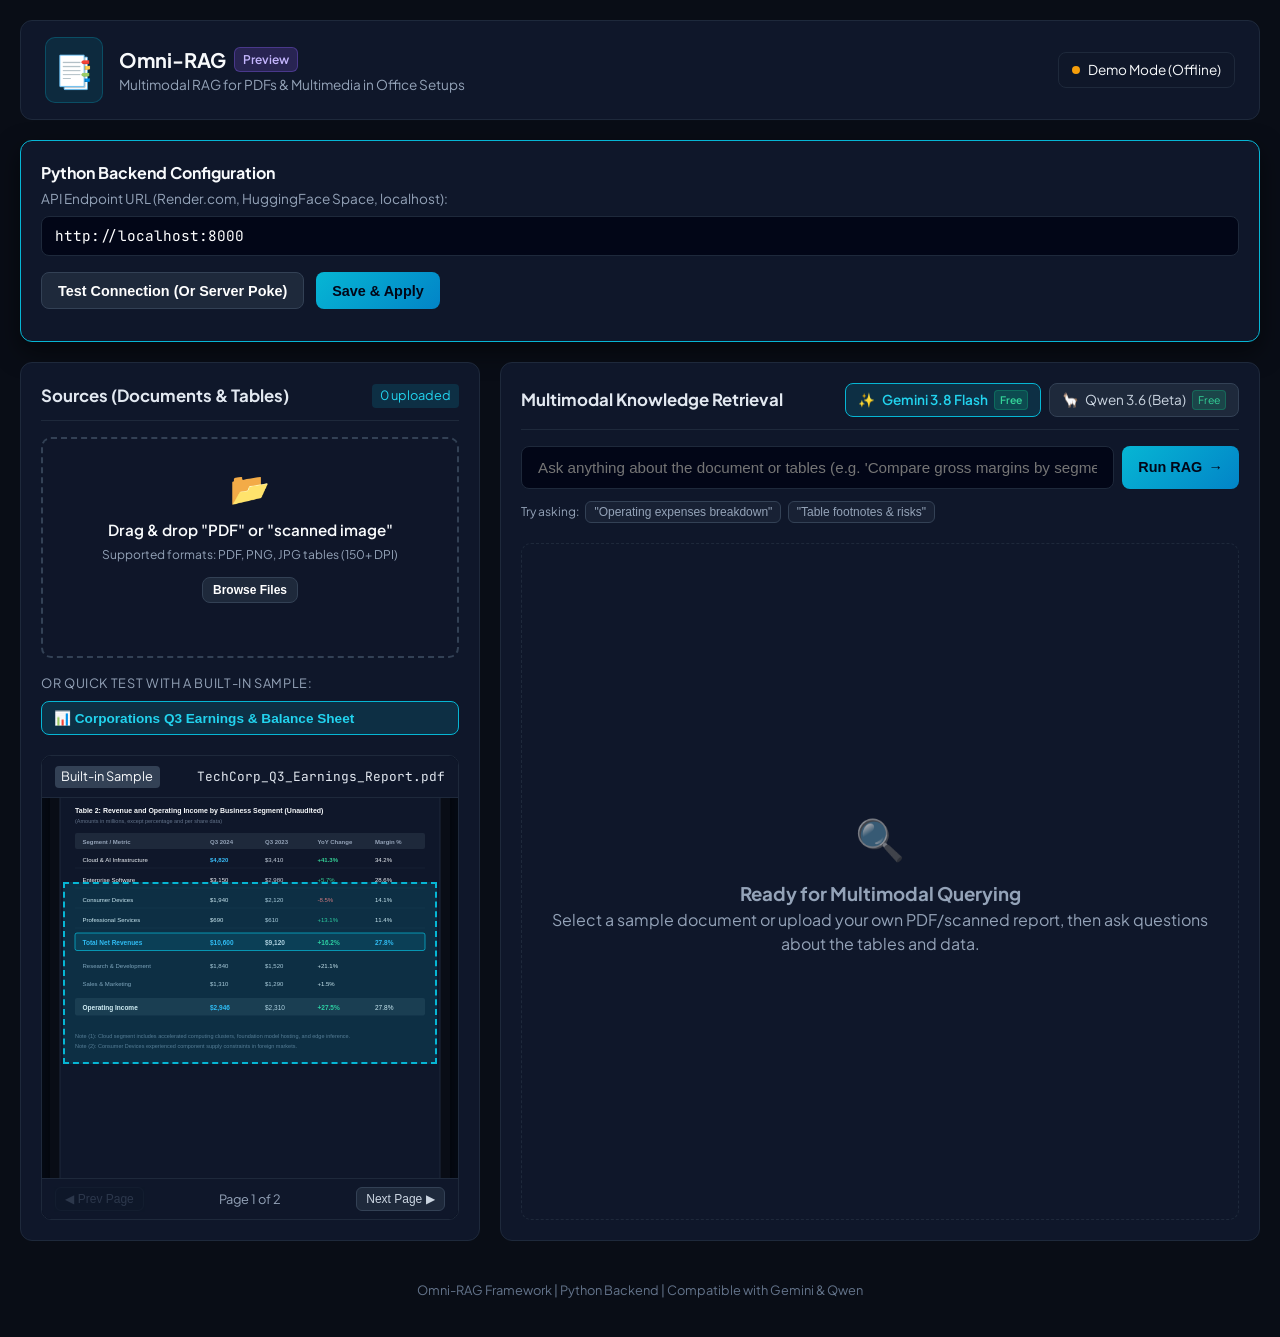
==== commit 141f9485: "[feat] - bug fix visualization" ====
--- a/docs/index.html
+++ b/docs/index.html
@@ -39,7 +39,7 @@
           <input type="url" id="backendUrlInput" value="http://localhost:8000" placeholder="https://omni-rag-api.onrender.com">
         </div>
         <div class="settings-actions">
-          <button class="btn btn-secondary" id="testConnectionBtn">Test Connection</button>
+          <button class="btn btn-secondary" id="testConnectionBtn">Test Connection (Or Server Poke)</button>
           <button class="btn btn-primary" id="saveSettingsBtn">Save & Apply</button>
         </div>
         <div id="testResult" class="test-result"></div>
@@ -124,7 +124,7 @@
               <input type="radio" name="model" value="llama">
               <span class="pill-content">
                 <span class="pill-icon">🦙</span>
-                <span>Quen 3.6</span>
+                <span>Qwen 3.6 (Beta)</span>
                 <span class="tag-free">Free</span>
               </span>
             </label>
@@ -173,7 +173,7 @@
             <div class="insight-header">
               <div class="insight-meta">
                 <span class="badge-success" id="resultModelBadge">✨ Gemini 3.8 Flash</span>
-                <span class="guardrail-badge badge-verified" id="guardrailBadge">🛡️ Guardrail: Verified (95%)</span>
+                <span class="guardrail-badge badge-verified" id="guardrailBadge">🛡️ Guardrail Verified</span>
                 <span class="latency-text" id="resultLatency">420ms</span>
                 <span class="citation-chip" id="resultCitation">Page 1, Table 2</span>
               </div>
--- a/docs/style.css
+++ b/docs/style.css
@@ -4,13 +4,13 @@
   --bg-card: #0f172a;
   --bg-panel: #131d35;
   --border: #1e293b;
-  --border-focus: #38bdf8;
+  --border-focus: #f83862;
   --text-main: #f8fafc;
   --text-muted: #94a3b8;
   --cyan: #06b6d4;
   --cyan-light: #22d3ee;
   --cyan-glow: rgba(6, 182, 212, 0.15);
-  --purple: #8b5cf6;
+  --purple: #b81f85;
   --emerald: #10b981;
 }
 
@@ -18,6 +18,12 @@
   box-sizing: border-box;
   margin: 0;
   padding: 0;
+}
+
+html, body {
+  overflow-x: hidden;
+  max-width: 100vw;
+  width: 100%;
 }
 
 body {
@@ -37,8 +43,11 @@
   flex-direction: column;
   min-height: 100vh;
   max-width: 1440px;
+  width: 100%;
   margin: 0 auto;
   padding: 1.25rem;
+  box-sizing: border-box;
+  overflow-x: hidden;
 }
 
 /* Header */
@@ -199,14 +208,16 @@
 /* Main Layout */
 .main-layout {
   display: grid;
-  grid-template-columns: 460px 1fr;
+  grid-template-columns: 460px minmax(0, 1fr);
   gap: 1.25rem;
   flex: 1;
+  min-width: 0;
+  width: 100%;
 }
 
 @media (max-width: 1024px) {
   .main-layout {
-    grid-template-columns: 1fr;
+    grid-template-columns: minmax(0, 1fr);
   }
 }
 
@@ -217,6 +228,8 @@
   padding: 1.25rem;
   display: flex;
   flex-direction: column;
+  min-width: 0;
+  max-width: 100%;
 }
 
 .panel-header {
@@ -590,6 +603,9 @@
   flex: 1;
   display: flex;
   flex-direction: column;
+  min-width: 0;
+  max-width: 100%;
+  overflow: hidden;
 }
 
 .welcome-placeholder {
@@ -646,6 +662,10 @@
   display: flex;
   flex-direction: column;
   gap: 1rem;
+  min-width: 0;
+  max-width: 100%;
+  overflow-x: hidden;
+  box-sizing: border-box;
 }
 
 .insight-header {
@@ -743,6 +763,9 @@
   border-radius: 8px;
   background: #0f172a;
   overflow: hidden;
+  max-width: 100%;
+  width: 100%;
+  box-sizing: border-box;
 }
 
 .table-header-bar {
@@ -758,11 +781,36 @@
 
 .table-scroll {
   overflow-x: auto;
+  overflow-y: hidden;
+  max-width: 100%;
+  width: 100%;
   padding: 0.5rem;
+  box-sizing: border-box;
+  -webkit-overflow-scrolling: touch;
+}
+
+/* Styled scrollbar for the table */
+.table-scroll::-webkit-scrollbar {
+  height: 8px;
+}
+
+.table-scroll::-webkit-scrollbar-track {
+  background: #090d16;
+  border-radius: 4px;
+}
+
+.table-scroll::-webkit-scrollbar-thumb {
+  background: #334155;
+  border-radius: 4px;
+}
+
+.table-scroll::-webkit-scrollbar-thumb:hover {
+  background: var(--cyan);
 }
 
 table {
   width: 100%;
+  min-width: 520px;
   border-collapse: collapse;
   font-size: 0.85rem;
   text-align: left;
